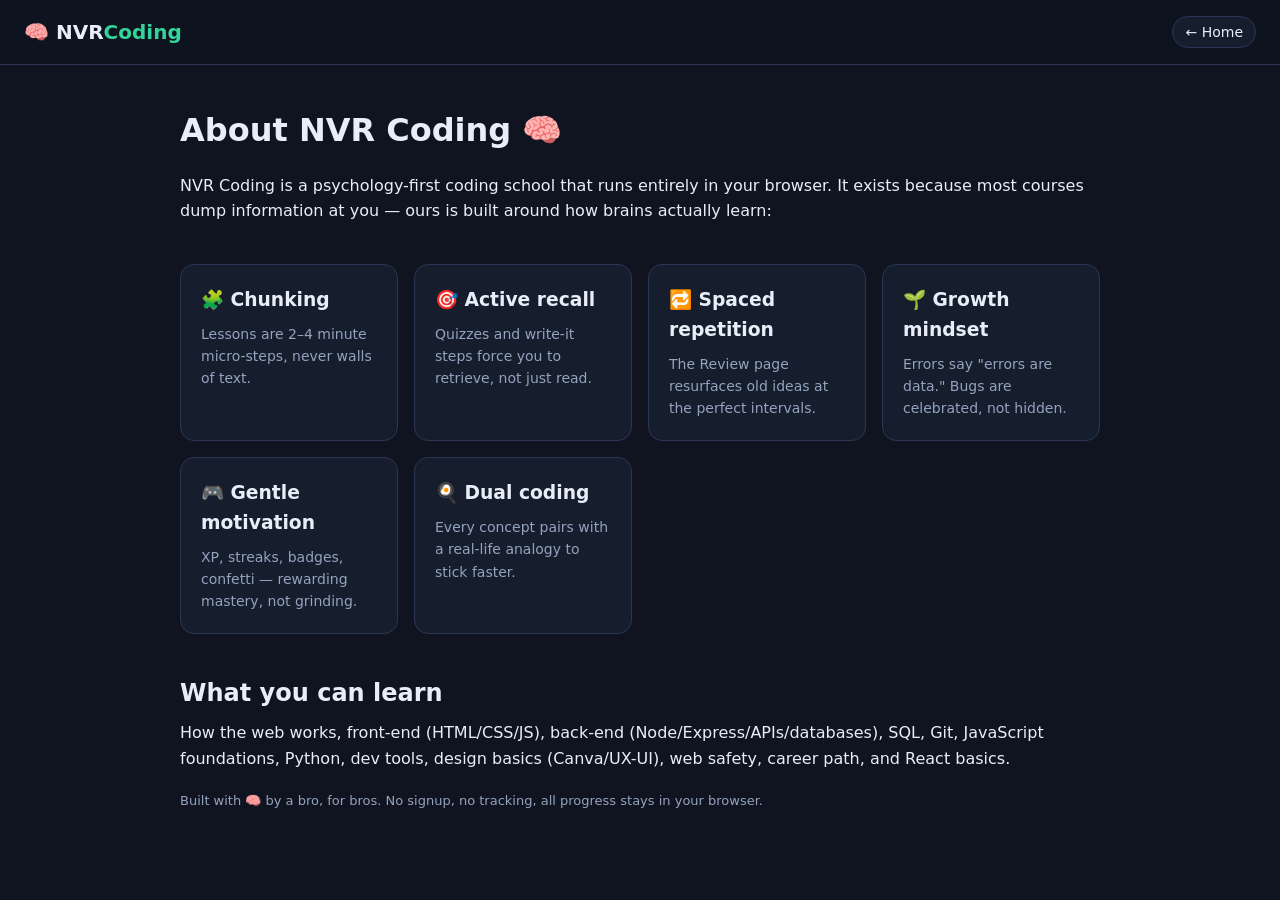
==== about.html @ 5c96856c "Search, daily challenge, about page, content validator" ====
<!DOCTYPE html>
<html lang="en">
<head>
<meta charset="UTF-8">
<meta name="viewport" content="width=device-width, initial-scale=1.0">
<title>About — NVR Coding</title>
<link rel="manifest" href="manifest.webmanifest">
<link rel="stylesheet" href="css/styles.css">
</head>
<body>
<header class="topbar">
  <a class="brand" href="index.html">🧠 NVR<span>Coding</span></a>
  <div class="pills">
    <a class="pill" href="index.html" style="text-decoration:none;color:inherit">← Home</a>
  </div>
</header>

<main>
  <h1>About NVR Coding 🧠</h1>
  <p style="margin:16px 0">NVR Coding is a psychology-first coding school that runs entirely in your browser. It exists because most courses dump information at you — ours is built around how brains actually learn:</p>
  <div class="cards">
    <div class="card"><h3>🧩 Chunking</h3><p>Lessons are 2–4 minute micro-steps, never walls of text.</p></div>
    <div class="card"><h3>🎯 Active recall</h3><p>Quizzes and write-it steps force you to retrieve, not just read.</p></div>
    <div class="card"><h3>🔁 Spaced repetition</h3><p>The Review page resurfaces old ideas at the perfect intervals.</p></div>
    <div class="card"><h3>🌱 Growth mindset</h3><p>Errors say "errors are data." Bugs are celebrated, not hidden.</p></div>
    <div class="card"><h3>🎮 Gentle motivation</h3><p>XP, streaks, badges, confetti — rewarding mastery, not grinding.</p></div>
    <div class="card"><h3>🍳 Dual coding</h3><p>Every concept pairs with a real-life analogy to stick faster.</p></div>
  </div>
  <h2 style="margin:24px 0 8px">What you can learn</h2>
  <p>How the web works, front-end (HTML/CSS/JS), back-end (Node/Express/APIs/databases), SQL, Git, JavaScript foundations, Python, dev tools, design basics (Canva/UX-UI), web safety, career path, and React basics.</p>
  <p class="tiny" style="margin-top:20px">Built with 🧠 by a bro, for bros. No signup, no tracking, all progress stays in your browser.</p>
</main>
</body>
</html>
---- css/styles.css ----
:root{
  --bg:#0f1420; --surface:#161e2e; --surface2:#1d2740; --border:#2a3654;
  --text:#e8eef8; --muted:#94a3bd; --accent:#34d399; --accent2:#8b5cf6;
  --radius:14px;
}
[data-theme="light"]{
  --bg:#f4f6fb; --surface:#ffffff; --surface2:#eceff7; --border:#d9dfeb;
  --text:#1c2536; --muted:#5a6983;
}
*{box-sizing:border-box;margin:0;padding:0}
body{background:var(--bg);color:var(--text);font-family:'Segoe UI',system-ui,sans-serif;line-height:1.6}
.topbar{display:flex;justify-content:space-between;align-items:center;padding:16px 24px;border-bottom:1px solid var(--border);position:sticky;top:0;background:rgba(15,20,32,.9);backdrop-filter:blur(8px);z-index:5}
.brand{font-weight:800;font-size:20px;color:var(--text);text-decoration:none}
.brand span{color:var(--accent)}
.pills{display:flex;gap:10px}
.pill{background:var(--surface);border:1px solid var(--border);border-radius:999px;padding:4px 12px;font-size:14px}
main{max-width:960px;margin:0 auto;padding:40px 20px}
.hero{text-align:center;padding:60px 0 40px}
.hero h1{font-size:clamp(34px,6vw,58px);line-height:1.15}
.grad{background:linear-gradient(90deg,var(--accent),var(--accent2));-webkit-background-clip:text;background-clip:text;color:transparent}
.sub{color:var(--muted);max-width:560px;margin:16px auto 24px;font-size:18px}
.cta-row{display:flex;gap:12px;justify-content:center;flex-wrap:wrap}
.btn{display:inline-block;border:none;border-radius:10px;padding:12px 22px;font-weight:700;font-size:15px;cursor:pointer;text-decoration:none;color:var(--text)}
.btn.primary{background:var(--accent);color:#052e1b}
.btn.primary:hover{filter:brightness(1.1)}
.btn.ghost{background:transparent;border:1px solid var(--border)}
.tiny{color:var(--muted);font-size:13px;margin-top:12px}
.cards{display:grid;grid-template-columns:repeat(auto-fit,minmax(200px,1fr));gap:16px;margin:40px 0}
.card{background:var(--surface);border:1px solid var(--border);border-radius:var(--radius);padding:20px}
.card h3{margin-bottom:8px}
.card p{color:var(--muted);font-size:14px}
.tracks h2{margin-bottom:16px}
.track-list{display:grid;gap:12px}
.track{background:var(--surface);border:1px solid var(--border);border-radius:var(--radius);padding:18px}
.track h3{margin-bottom:8px}
.track a{color:var(--accent);text-decoration:none;font-size:14px;margin-right:14px}
footer{text-align:center;color:var(--muted);padding:30px;border-top:1px solid var(--border);margin-top:40px}

/* Lesson player */
.lesson-shell{max-width:720px}
.progress{height:8px;background:var(--surface2);border-radius:999px;overflow:hidden;margin-bottom:8px}
#progressBar{height:100%;width:0%;background:linear-gradient(90deg,var(--accent),var(--accent2));transition:width .3s}
.lesson-card{background:var(--surface);border:1px solid var(--border);border-radius:var(--radius);padding:28px;min-height:300px}
.lesson-card h2{margin-bottom:14px}
.lesson-card p{color:#c8d3e6;margin-bottom:14px}
.analogy{background:var(--surface2);border-left:3px solid var(--accent2);padding:12px 16px;border-radius:8px;margin:16px 0;color:#d9d2f5}
.code-editor{width:100%;min-height:160px;background:#0b1020;border:1px solid var(--border);border-radius:10px;color:#a5f3d0;font-family:Consolas,monospace;font-size:14px;padding:14px;margin:14px 0}
.console{background:#0b1020;border:1px solid var(--border);border-radius:10px;padding:12px 14px;font-family:Consolas,monospace;font-size:13px;color:#e8eef8;min-height:44px;white-space:pre-wrap}
.quiz-opt{display:block;width:100%;text-align:left;background:var(--surface2);border:1px solid var(--border);border-radius:10px;color:var(--text);padding:12px 16px;margin:8px 0;cursor:pointer}
.quiz-opt:hover{border-color:var(--accent)}
.quiz-opt.correct{border-color:var(--accent);background:rgba(52,211,153,.12)}
.quiz-opt.wrong{border-color:#f87171;background:rgba(248,113,113,.08)}
.feedback{margin-top:10px;font-size:14px}
.feedback.ok{color:var(--accent)}
.feedback.err{color:#f87171}
.nav-row{display:flex;justify-content:space-between;margin-top:20px}
@media (prefers-reduced-motion:reduce){*{transition:none!important}}
@media print{
  body{background:#fff;color:#000}
  .topbar,.btn,.nav-row,#themeBtn{display:none!important}
  .lesson-card{border:none}
}
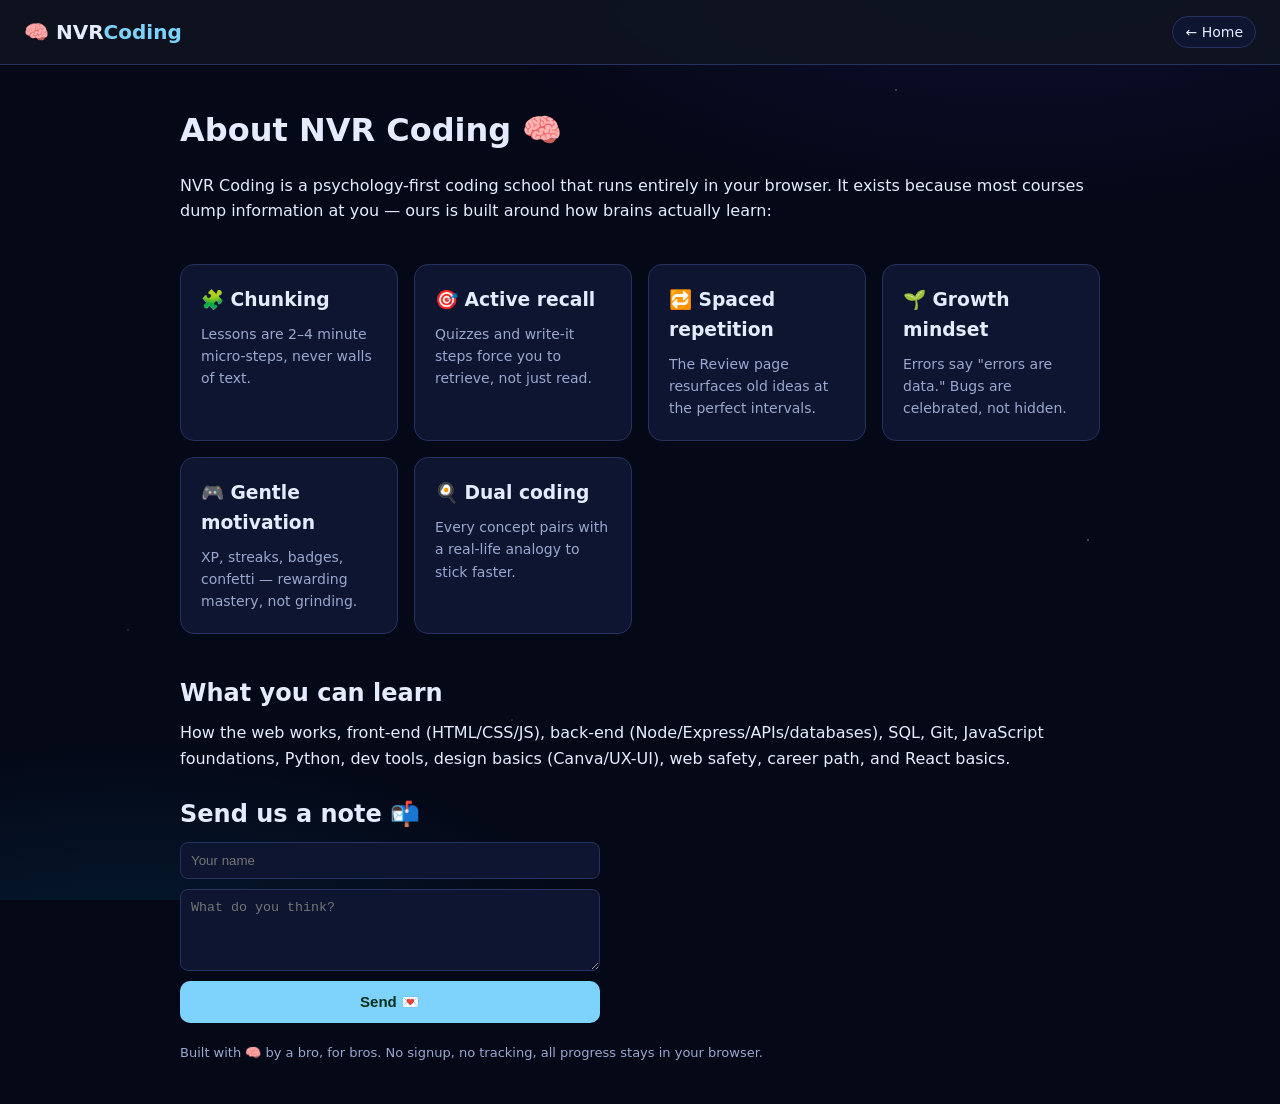
==== commit bca048cb: "Python playground, certificates, contact form, space animations" ====
--- a/about.html
+++ b/about.html
@@ -28,7 +28,24 @@
   </div>
   <h2 style="margin:24px 0 8px">What you can learn</h2>
   <p>How the web works, front-end (HTML/CSS/JS), back-end (Node/Express/APIs/databases), SQL, Git, JavaScript foundations, Python, dev tools, design basics (Canva/UX-UI), web safety, career path, and React basics.</p>
+  <h2 style="margin:24px 0 8px">Send us a note 📬</h2>
+  <form id="contactForm" onsubmit="return false;" style="display:grid;gap:10px;max-width:420px">
+    <input id="cfName" placeholder="Your name" style="padding:10px;border-radius:8px;border:1px solid var(--border);background:var(--surface);color:var(--text)">
+    <textarea id="cfMsg" placeholder="What do you think?" rows="4" style="padding:10px;border-radius:8px;border:1px solid var(--border);background:var(--surface);color:var(--text)"></textarea>
+    <button class="btn primary" type="submit">Send 💌</button>
+  </form>
+  <p id="cfThanks" class="tiny" style="margin-top:8px"></p>
+
   <p class="tiny" style="margin-top:20px">Built with 🧠 by a bro, for bros. No signup, no tracking, all progress stays in your browser.</p>
 </main>
+<script>
+  document.getElementById('contactForm').onsubmit = () => {
+    const msgs = JSON.parse(localStorage.getItem('nvr_feedback') || '[]');
+    msgs.push({ name: document.getElementById('cfName').value, msg: document.getElementById('cfMsg').value, at: new Date().toISOString() });
+    localStorage.setItem('nvr_feedback', JSON.stringify(msgs));
+    document.getElementById('cfThanks').textContent = '🙌 Thanks! Your feedback was saved locally.';
+    document.getElementById('cfName').value = ''; document.getElementById('cfMsg').value = '';
+  };
+</script>
 </body>
 </html>
--- a/css/styles.css
+++ b/css/styles.css
@@ -1,6 +1,6 @@
 :root{
-  --bg:#0f1420; --surface:#161e2e; --surface2:#1d2740; --border:#2a3654;
-  --text:#e8eef8; --muted:#94a3bd; --accent:#34d399; --accent2:#8b5cf6;
+  --bg:#040817; --surface:#0d1530; --surface2:#141e3f; --border:#27335f;
+  --text:#e6ecff; --muted:#9aa7cf; --accent:#7dd3fc; --accent2:#a78bfa;
   --radius:14px;
 }
 [data-theme="light"]{
@@ -8,7 +8,17 @@
   --text:#1c2536; --muted:#5a6983;
 }
 *{box-sizing:border-box;margin:0;padding:0}
-body{background:var(--bg);color:var(--text);font-family:'Segoe UI',system-ui,sans-serif;line-height:1.6}
+body{background:var(--bg);color:var(--text);font-family:'Segoe UI',system-ui,sans-serif;line-height:1.6;
+  background-image:
+    radial-gradient(1px 1px at 20% 30%, #ffffff88, transparent),
+    radial-gradient(1.5px 1.5px at 70% 10%, #ffffff66, transparent),
+    radial-gradient(1px 1px at 40% 80%, #ffffff55, transparent),
+    radial-gradient(1.5px 1.5px at 85% 60%, #ffffff77, transparent),
+    radial-gradient(1px 1px at 10% 70%, #ffffff66, transparent),
+    radial-gradient(600px 300px at 80% -10%, #7c3aed22, transparent),
+    radial-gradient(500px 250px at 10% 110%, #0ea5e922, transparent);
+  background-attachment: fixed;
+}
 .topbar{display:flex;justify-content:space-between;align-items:center;padding:16px 24px;border-bottom:1px solid var(--border);position:sticky;top:0;background:rgba(15,20,32,.9);backdrop-filter:blur(8px);z-index:5}
 .brand{font-weight:800;font-size:20px;color:var(--text);text-decoration:none}
 .brand span{color:var(--accent)}
@@ -54,7 +64,17 @@
 .feedback.ok{color:var(--accent)}
 .feedback.err{color:#f87171}
 .nav-row{display:flex;justify-content:space-between;margin-top:20px}
-@media (prefers-reduced-motion:reduce){*{transition:none!important}}
+@media (prefers-reduced-motion:reduce){*{transition:none!important;animation:none!important}}
+
+/* === Space animations === */
+@keyframes fadeUp { from { opacity:0; transform:translateY(18px); } to { opacity:1; transform:none; } }
+@keyframes drift { from { background-position:0 0; } to { background-position:240px 900px; } }
+@keyframes floaty { 0%,100%{ transform:translateY(0); } 50%{ transform:translateY(-5px); } }
+.card, .track, .lesson-card, .hero { animation: fadeUp .55s ease both; }
+body { animation: drift 90s linear infinite; }
+.brand { display:inline-block; animation: floaty 5s ease-in-out infinite; }
+.btn { transition: transform .15s ease, filter .15s ease; }
+.btn:hover { transform: translateY(-2px); }
 @media print{
   body{background:#fff;color:#000}
   .topbar,.btn,.nav-row,#themeBtn{display:none!important}
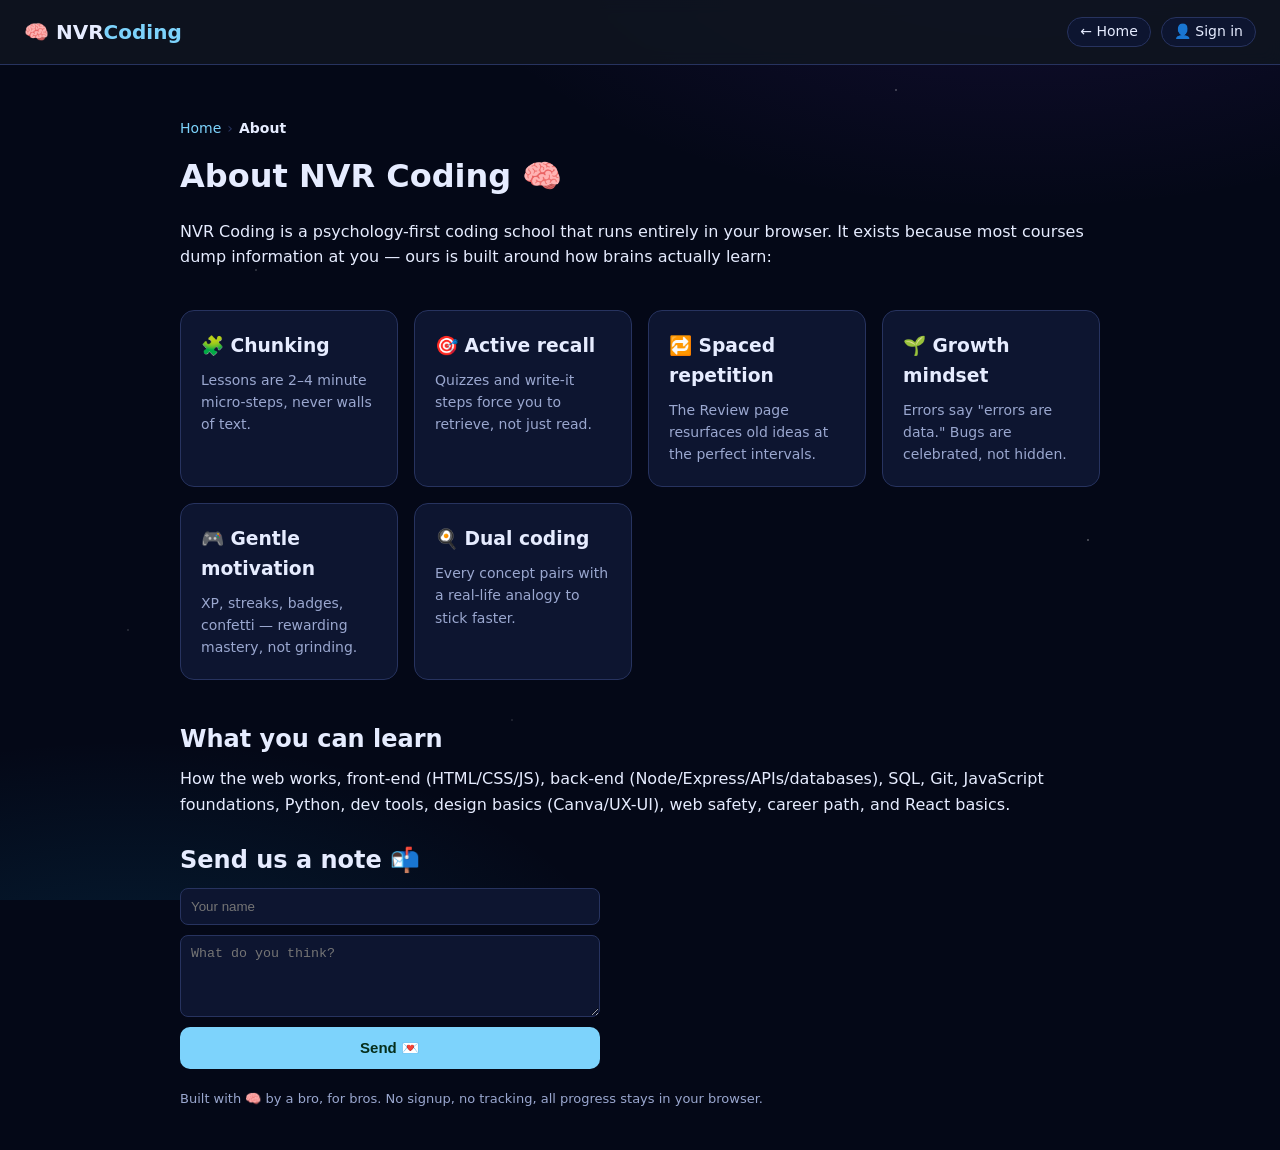
==== commit ea98b83e: "Cloud accounts (Supabase) + backup export/import" ====
--- a/about.html
+++ b/about.html
@@ -12,10 +12,16 @@
   <a class="brand" href="index.html">🧠 NVR<span>Coding</span></a>
   <div class="pills">
     <a class="pill" href="index.html" style="text-decoration:none;color:inherit">← Home</a>
+    <button class="pill" id="authBtn" style="cursor:pointer">👤 Sign in</button>
   </div>
 </header>
 
 <main>
+  <nav class="breadcrumbs" aria-label="Breadcrumb">
+    <a href="index.html">Home</a>
+    <span class="sep">›</span>
+    <span class="current">About</span>
+  </nav>
   <h1>About NVR Coding 🧠</h1>
   <p style="margin:16px 0">NVR Coding is a psychology-first coding school that runs entirely in your browser. It exists because most courses dump information at you — ours is built around how brains actually learn:</p>
   <div class="cards">
@@ -38,6 +44,8 @@
 
   <p class="tiny" style="margin-top:20px">Built with 🧠 by a bro, for bros. No signup, no tracking, all progress stays in your browser.</p>
 </main>
+<script src="config.js"></script>
+<script src="js/auth.js"></script>
 <script>
   document.getElementById('contactForm').onsubmit = () => {
     const msgs = JSON.parse(localStorage.getItem('nvr_feedback') || '[]');
--- a/css/styles.css
+++ b/css/styles.css
@@ -6,6 +6,14 @@
 [data-theme="light"]{
   --bg:#f4f6fb; --surface:#ffffff; --surface2:#eceff7; --border:#d9dfeb;
   --text:#1c2536; --muted:#5a6983;
+}
+[data-theme="mars"]{
+  --bg:#2a0f0a; --surface:#3d1810; --surface2:#52231a; --border:#7c3a2b;
+  --text:#ffe8df; --muted:#d8a596; --accent:#fb923c; --accent2:#f87171;
+}
+[data-theme="moon"]{
+  --bg:#1a1a1f; --surface:#2a2a31; --surface2:#35353d; --border:#4a4a55;
+  --text:#e8e8ee; --muted:#a0a0b0; --accent:#c4b5fd; --accent2:#93c5fd;
 }
 *{box-sizing:border-box;margin:0;padding:0}
 body{background:var(--bg);color:var(--text);font-family:'Segoe UI',system-ui,sans-serif;line-height:1.6;
@@ -23,7 +31,10 @@
 .brand{font-weight:800;font-size:20px;color:var(--text);text-decoration:none}
 .brand span{color:var(--accent)}
 .pills{display:flex;gap:10px}
-.pill{background:var(--surface);border:1px solid var(--border);border-radius:999px;padding:4px 12px;font-size:14px}
+.pill{background:var(--surface);border:1px solid var(--border);border-radius:999px;padding:4px 12px;font-size:14px;
+  color:var(--text);text-decoration:none;display:inline-flex;align-items:center;white-space:nowrap;line-height:1.4}
+.pill:hover{border-color:var(--accent)}
+button.pill{font-family:inherit}
 main{max-width:960px;margin:0 auto;padding:40px 20px}
 .hero{text-align:center;padding:60px 0 40px}
 .hero h1{font-size:clamp(34px,6vw,58px);line-height:1.15}
@@ -66,6 +77,23 @@
 .nav-row{display:flex;justify-content:space-between;margin-top:20px}
 @media (prefers-reduced-motion:reduce){*{transition:none!important;animation:none!important}}
 
+/* === Breadcrumbs === */
+.breadcrumbs{display:flex;align-items:center;gap:6px;padding:12px 0;font-size:14px;color:var(--muted);flex-wrap:wrap}
+.breadcrumbs a{color:var(--accent);text-decoration:none}
+.breadcrumbs a:hover{text-decoration:underline}
+.breadcrumbs .sep{color:var(--border)}
+.breadcrumbs .current{color:var(--text);font-weight:600}
+
+/* === Mobile tweaks === */
+@media (max-width:600px){
+  .topbar{flex-wrap:wrap;gap:8px;justify-content:center}
+  .pills{flex-wrap:wrap;justify-content:center}
+  #authBtn{max-width:150px;overflow:hidden;text-overflow:ellipsis}
+  .hero{padding:30px 0 20px}
+  .lesson-card{padding:18px}
+  .btn{padding:10px 16px;font-size:14px}
+}
+
 /* === Space animations === */
 @keyframes fadeUp { from { opacity:0; transform:translateY(18px); } to { opacity:1; transform:none; } }
 @keyframes drift { from { background-position:0 0; } to { background-position:240px 900px; } }
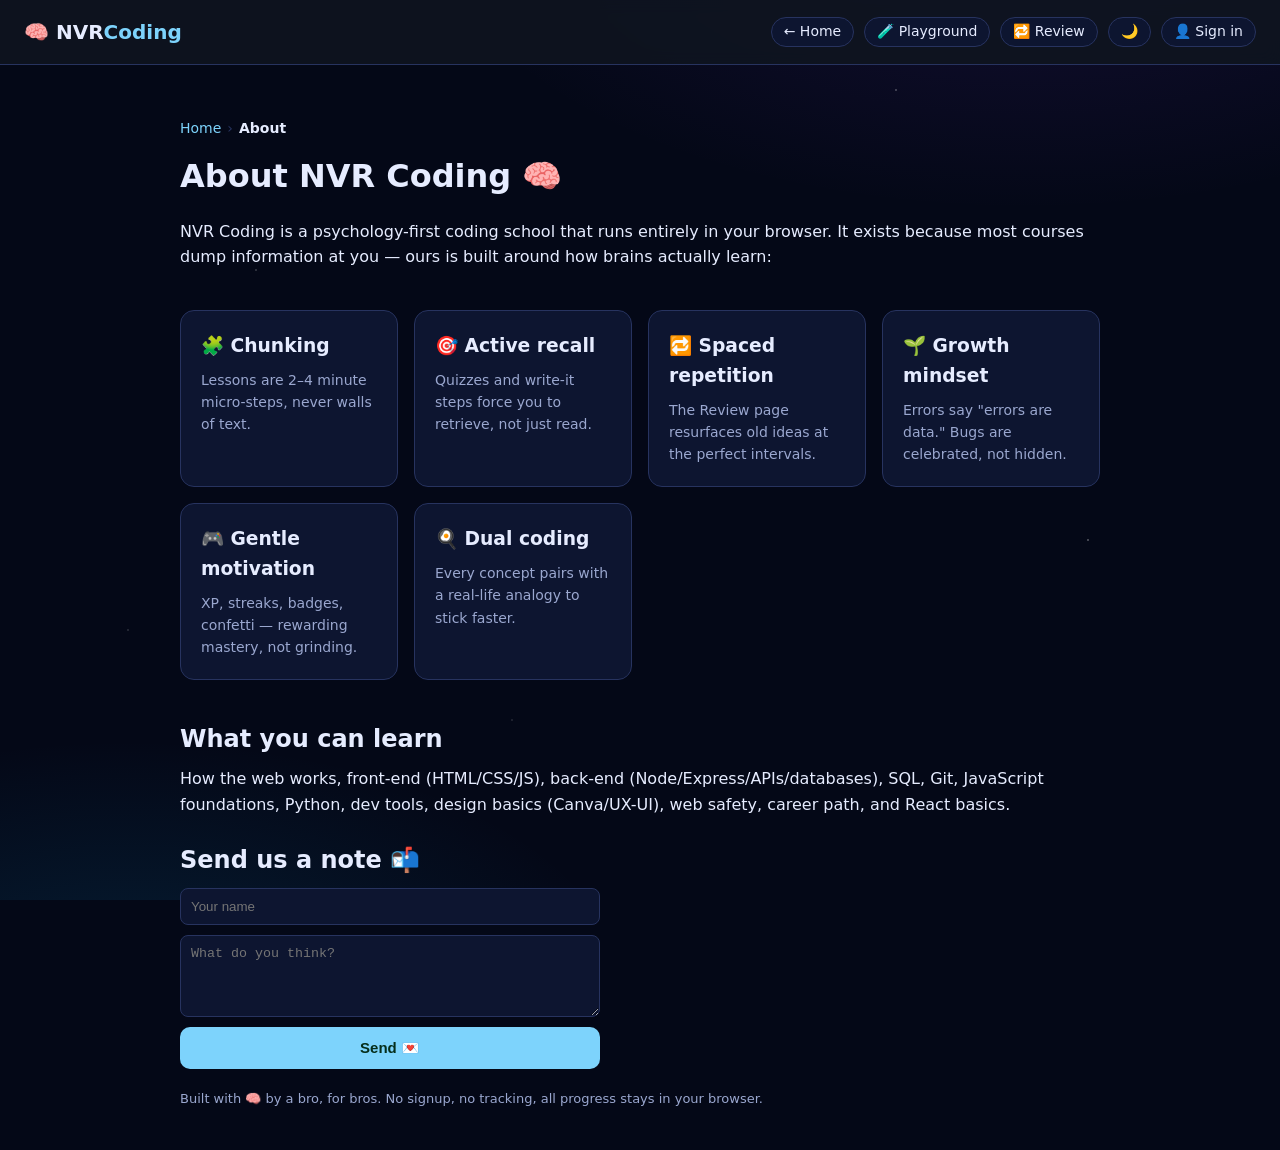
==== commit 4b583966: "Wire real Supabase project into NVR Coding" ====
--- a/about.html
+++ b/about.html
@@ -11,7 +11,10 @@
 <header class="topbar">
   <a class="brand" href="index.html">🧠 NVR<span>Coding</span></a>
   <div class="pills">
-    <a class="pill" href="index.html" style="text-decoration:none;color:inherit">← Home</a>
+    <a class="pill" href="index.html">← Home</a>
+    <a class="pill" href="playground.html">🧪 Playground</a>
+    <a class="pill" href="review.html">🔁 Review</a>
+    <button class="pill" id="themeBtn" style="cursor:pointer" aria-label="Switch theme">🌙</button>
     <button class="pill" id="authBtn" style="cursor:pointer">👤 Sign in</button>
   </div>
 </header>
@@ -46,6 +49,7 @@
 </main>
 <script src="config.js"></script>
 <script src="js/auth.js"></script>
+<script src="js/app.js"></script>
 <script>
   document.getElementById('contactForm').onsubmit = () => {
     const msgs = JSON.parse(localStorage.getItem('nvr_feedback') || '[]');
